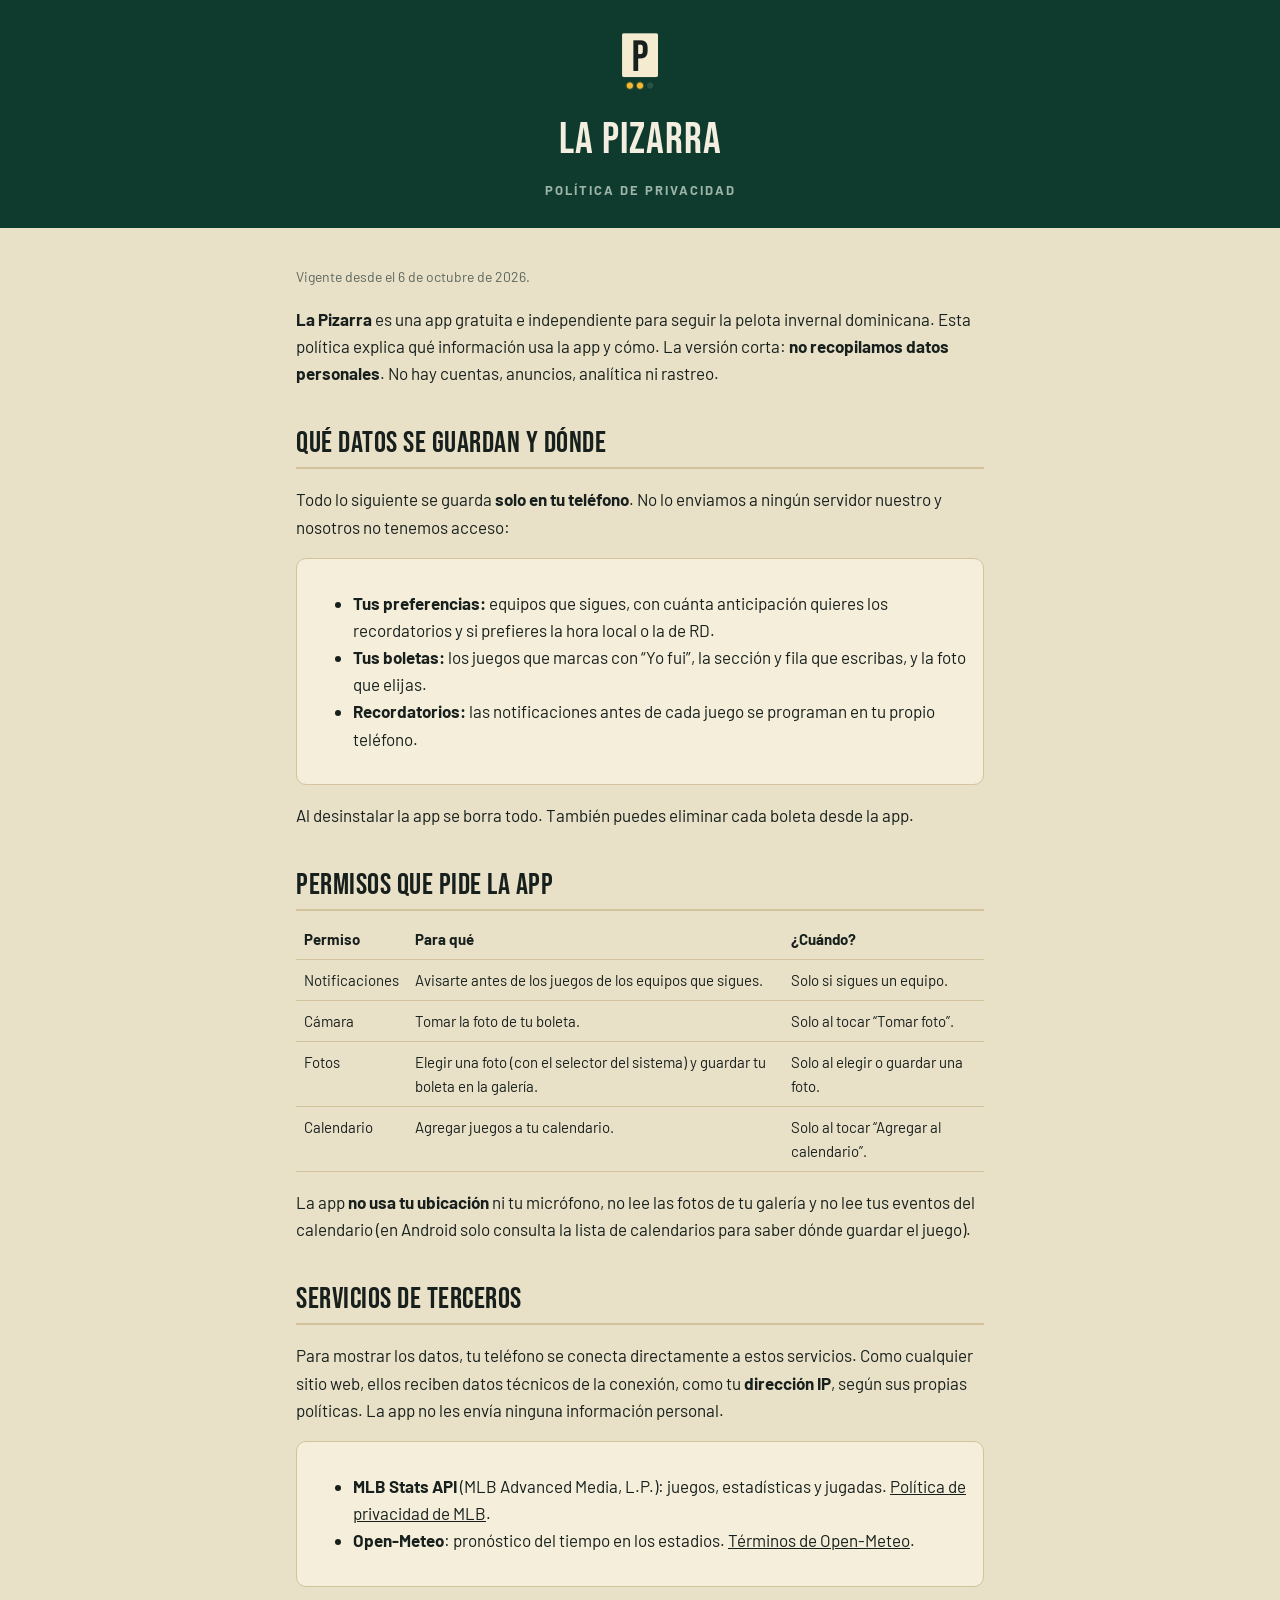
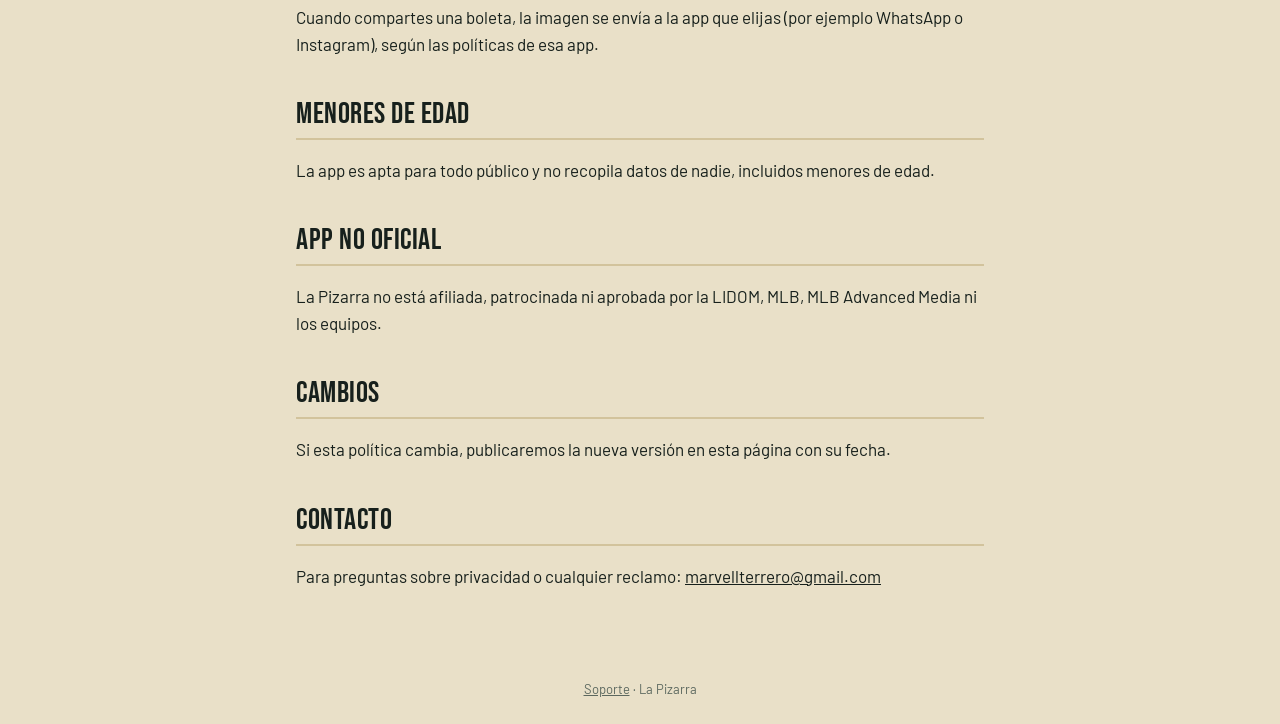
==== privacidad.html @ 80483626 "Política de privacidad y página de soporte de La Pizarra Co-Authored-By: Claude Opus 5.5 <noreply@an" ====
<!doctype html>
<html lang="es">
<head>
<meta charset="utf-8">
<meta name="viewport" content="width=device-width, initial-scale=1">
<title>Política de privacidad · La Pizarra</title>
<link rel="icon" href="favicon.png">
<link href="https://fonts.googleapis.com/css2?family=Bebas+Neue&family=Barlow:wght@500;700&display=swap" rel="stylesheet">
<link rel="stylesheet" href="style.css">
</head>
<body>
<header>
  <img src="mark.png" alt="">
  <h1>La Pizarra</h1>
  <p>Política de privacidad</p>
</header>
<main>
  <p class="small">Vigente desde el 6 de octubre de 2026.</p>

  <p><strong>La Pizarra</strong> es una app gratuita e independiente para seguir la pelota invernal dominicana. Esta política explica qué información usa la app y cómo. La versión corta: <strong>no recopilamos datos personales</strong>. No hay cuentas, anuncios, analítica ni rastreo.</p>

  <h2>Qué datos se guardan y dónde</h2>
  <p>Todo lo siguiente se guarda <strong>solo en tu teléfono</strong>. No lo enviamos a ningún servidor nuestro y nosotros no tenemos acceso:</p>
  <div class="card">
    <ul>
      <li><strong>Tus preferencias:</strong> equipos que sigues, con cuánta anticipación quieres los recordatorios y si prefieres la hora local o la de RD.</li>
      <li><strong>Tus boletas:</strong> los juegos que marcas con “Yo fui”, la sección y fila que escribas, y la foto que elijas.</li>
      <li><strong>Recordatorios:</strong> las notificaciones antes de cada juego se programan en tu propio teléfono.</li>
    </ul>
  </div>
  <p>Al desinstalar la app se borra todo. También puedes eliminar cada boleta desde la app.</p>

  <h2>Permisos que pide la app</h2>
  <table>
    <tr><th>Permiso</th><th>Para qué</th><th>¿Cuándo?</th></tr>
    <tr><td>Notificaciones</td><td>Avisarte antes de los juegos de los equipos que sigues.</td><td>Solo si sigues un equipo.</td></tr>
    <tr><td>Cámara</td><td>Tomar la foto de tu boleta.</td><td>Solo al tocar “Tomar foto”.</td></tr>
    <tr><td>Fotos</td><td>Elegir una foto (con el selector del sistema) y guardar tu boleta en la galería.</td><td>Solo al elegir o guardar una foto.</td></tr>
    <tr><td>Calendario</td><td>Agregar juegos a tu calendario.</td><td>Solo al tocar “Agregar al calendario”.</td></tr>
  </table>
  <p>La app <strong>no usa tu ubicación</strong> ni tu micrófono, no lee las fotos de tu galería y no lee tus eventos del calendario (en Android solo consulta la lista de calendarios para saber dónde guardar el juego).</p>

  <h2>Servicios de terceros</h2>
  <p>Para mostrar los datos, tu teléfono se conecta directamente a estos servicios. Como cualquier sitio web, ellos reciben datos técnicos de la conexión, como tu <strong>dirección IP</strong>, según sus propias políticas. La app no les envía ninguna información personal.</p>
  <div class="card">
    <ul>
      <li><strong>MLB Stats API</strong> (MLB Advanced Media, L.P.): juegos, estadísticas y jugadas. <a href="https://www.mlb.com/official-information/privacy-policy">Política de privacidad de MLB</a>.</li>
      <li><strong>Open-Meteo</strong>: pronóstico del tiempo en los estadios. <a href="https://open-meteo.com/en/terms">Términos de Open-Meteo</a>.</li>
    </ul>
  </div>
  <p>Cuando compartes una boleta, la imagen se envía a la app que elijas (por ejemplo WhatsApp o Instagram), según las políticas de esa app.</p>

  <h2>Menores de edad</h2>
  <p>La app es apta para todo público y no recopila datos de nadie, incluidos menores de edad.</p>

  <h2>App no oficial</h2>
  <p>La Pizarra no está afiliada, patrocinada ni aprobada por la LIDOM, MLB, MLB Advanced Media ni los equipos.</p>

  <h2>Cambios</h2>
  <p>Si esta política cambia, publicaremos la nueva versión en esta página con su fecha.</p>

  <h2>Contacto</h2>
  <p>Para preguntas sobre privacidad o cualquier reclamo: <a href="mailto:marvellterrero@gmail.com">marvellterrero@gmail.com</a></p>
</main>
<footer><a href="./">Soporte</a> · La Pizarra</footer>
</body>
</html>
---- style.css ----
:root { --board:#0F3B2E; --paper:#E9E0C8; --card:#F5EEDB; --ink:#17201C; --dim:#5C685F; --bulb:#F7B731; --line:#D2C39C; }
@media (prefers-color-scheme: dark) { :root { --paper:#071C16; --card:#0F2F25; --ink:#F3EEDF; --dim:#9DB5A8; --line:#1F4A3C; } }
* { box-sizing: border-box; }
body { margin: 0; background: var(--paper); color: var(--ink); font: 17px/1.6 "Barlow", system-ui, -apple-system, sans-serif; }
header { background: var(--board); color: #F3EEDF; padding: 28px 16px; text-align: center; }
header img { width: 64px; height: 64px; }
header h1 { font-family: "Bebas Neue", Impact, sans-serif; font-weight: 400; letter-spacing: 1px; font-size: 44px; margin: 6px 0 0; }
header p { margin: 4px 0 0; color: #9DB5A8; text-transform: uppercase; letter-spacing: 2px; font-size: 13px; font-weight: 700; }
main { max-width: 720px; margin: 0 auto; padding: 24px 16px 48px; }
h2 { font-family: "Bebas Neue", Impact, sans-serif; font-weight: 400; font-size: 30px; letter-spacing: .5px; margin: 32px 0 8px; border-bottom: 2px solid var(--line); }
.card { background: var(--card); border: 1px solid var(--line); border-radius: 10px; padding: 14px 16px; margin: 12px 0; }
a { color: inherit; }
.small { color: var(--dim); font-size: 14px; }
table { width: 100%; border-collapse: collapse; font-size: 15px; }
td, th { text-align: left; padding: 8px; border-bottom: 1px solid var(--line); vertical-align: top; }
footer { text-align: center; color: var(--dim); font-size: 13px; padding: 24px 16px; }
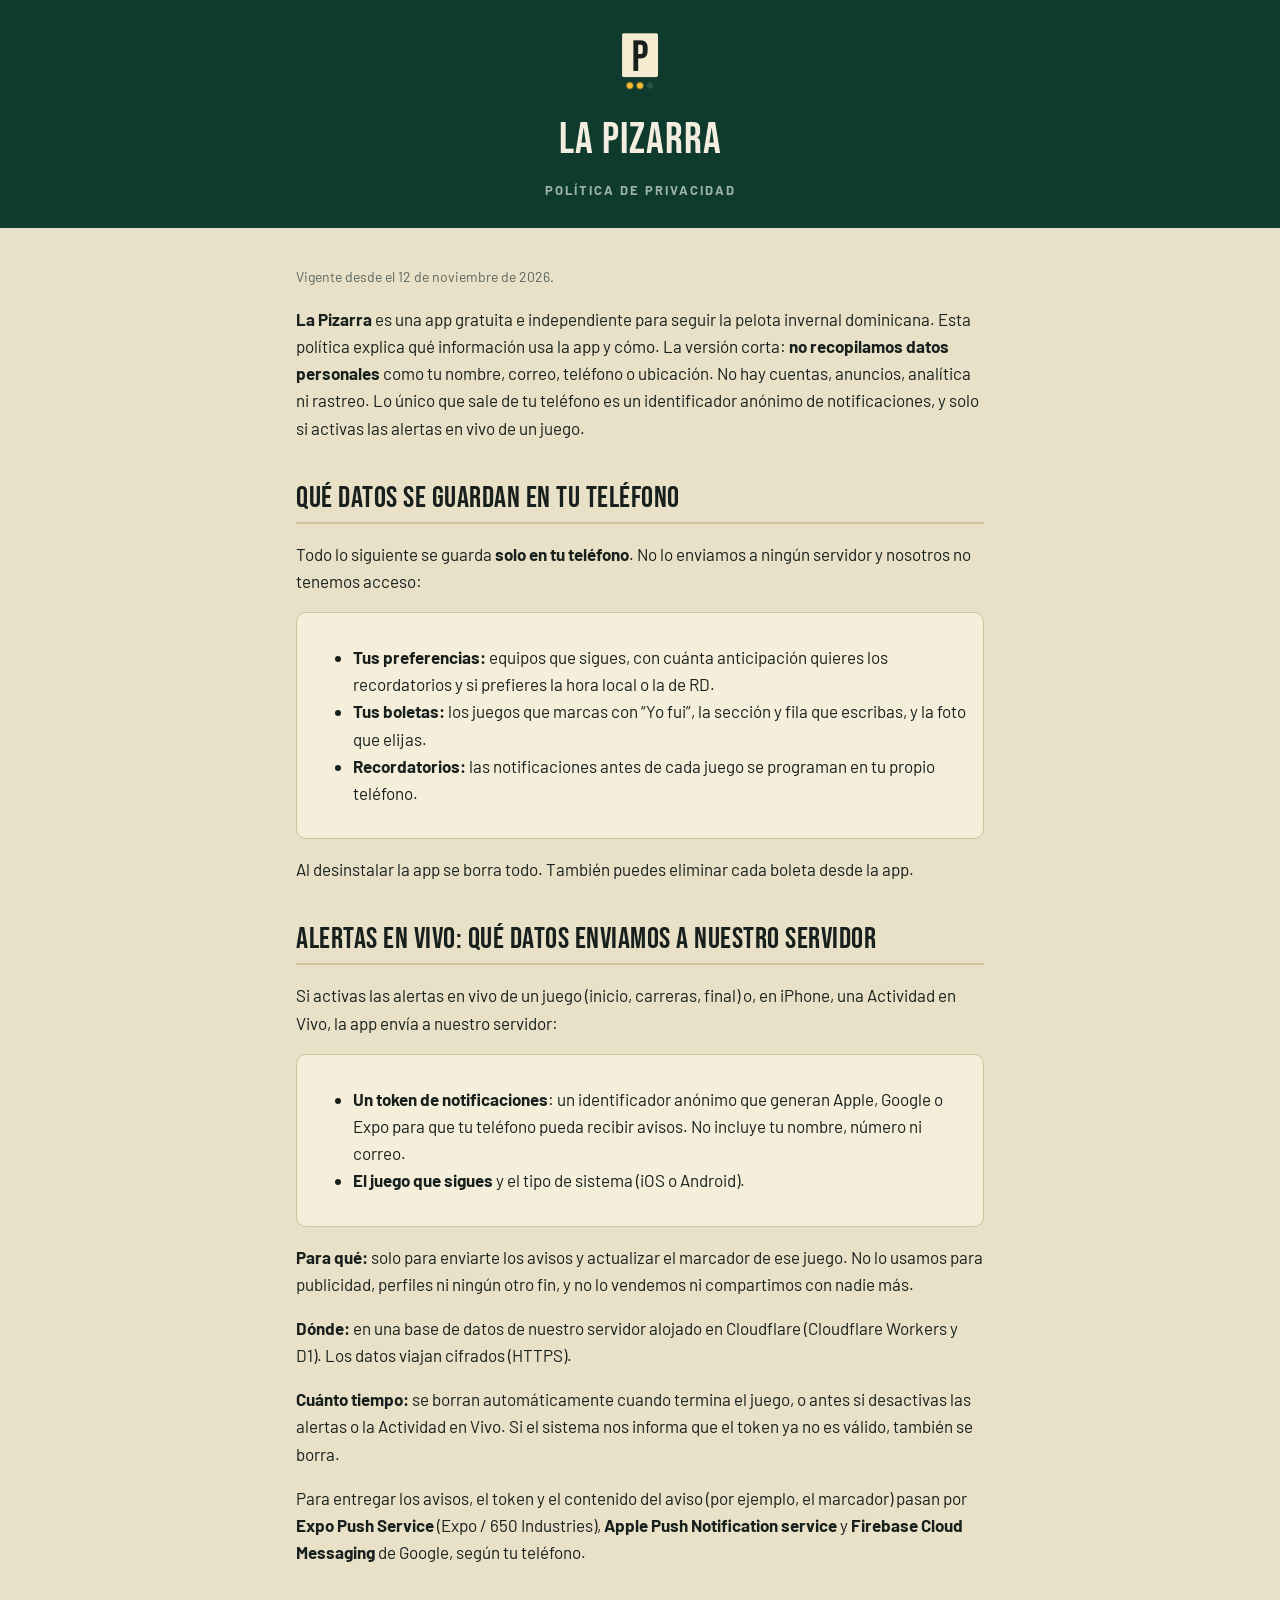
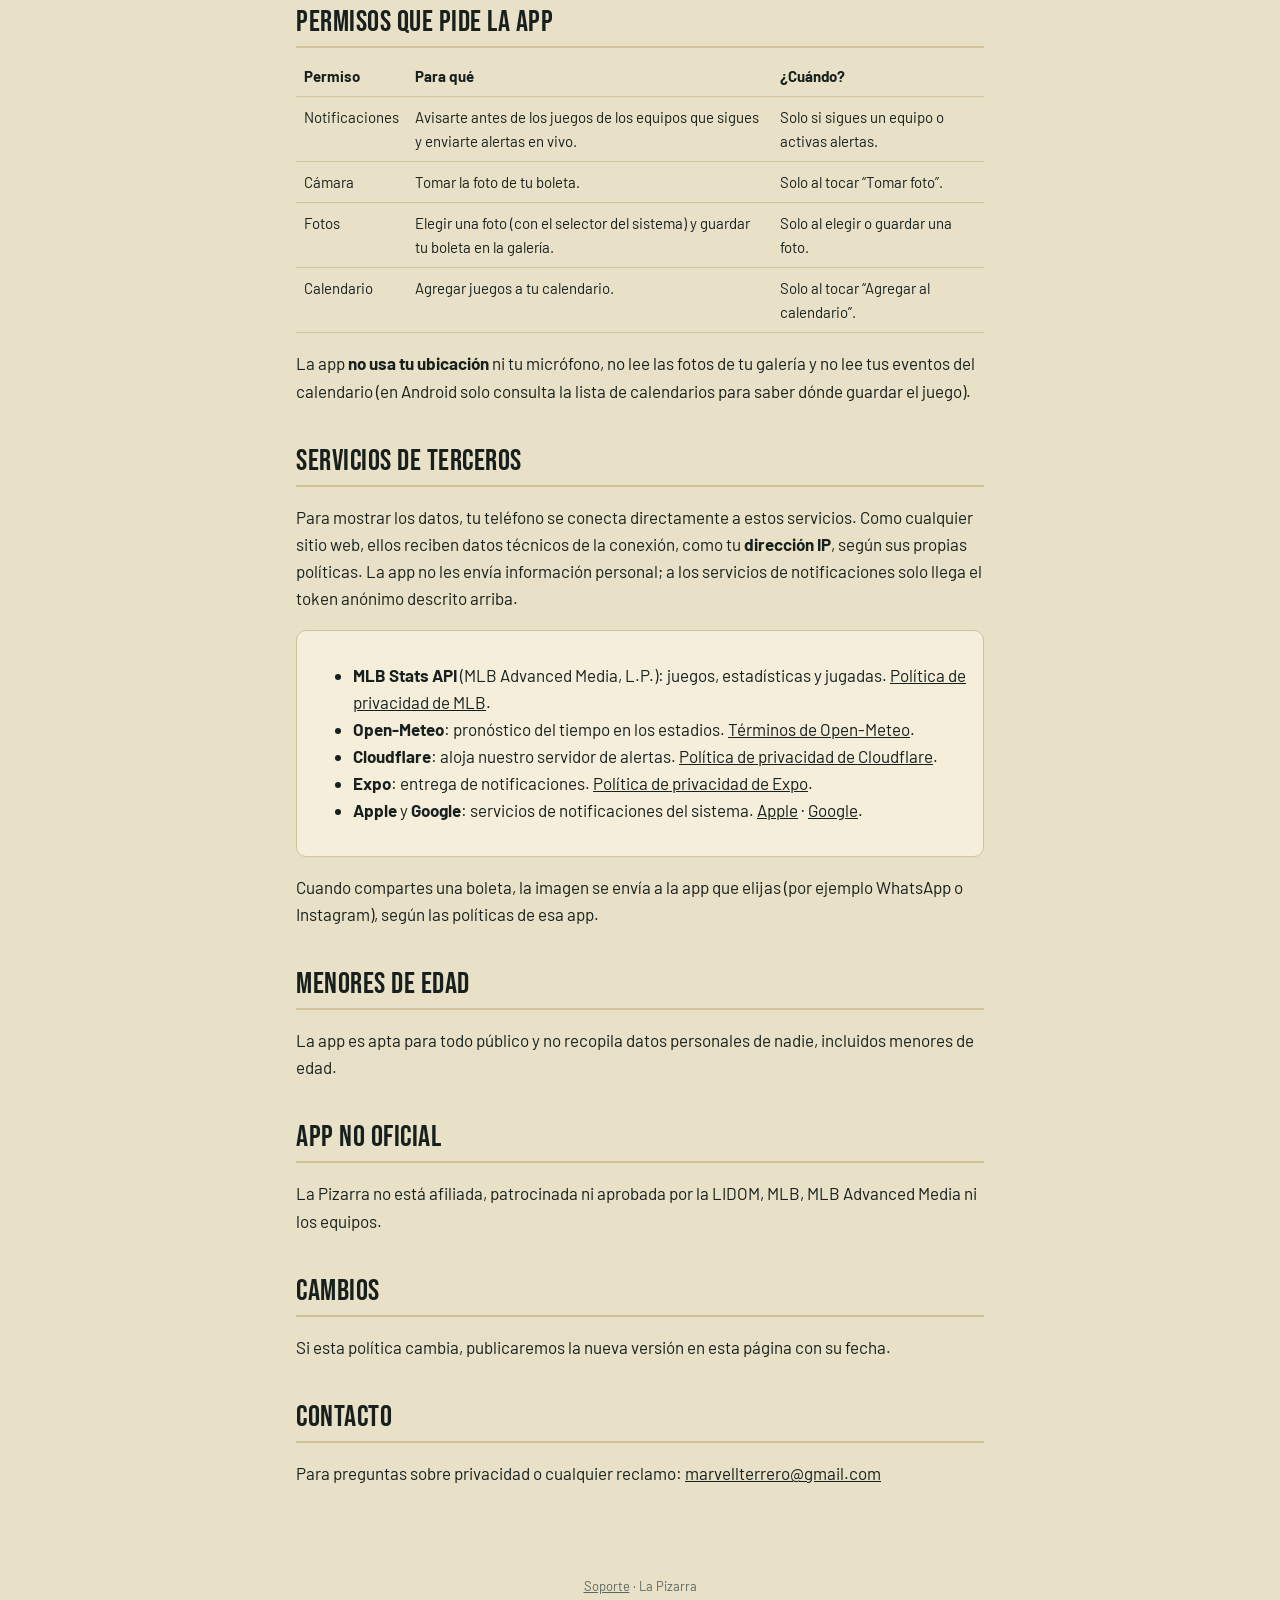
==== commit 4b1e6271: "Política de privacidad: alertas en vivo y servidor de notificaciones Co-Authored-By: Claude Opus 5.5" ====
--- a/privacidad.html
+++ b/privacidad.html
@@ -15,12 +15,12 @@
   <p>Política de privacidad</p>
 </header>
 <main>
-  <p class="small">Vigente desde el 6 de octubre de 2026.</p>
+  <p class="small">Vigente desde el 12 de noviembre de 2026.</p>
 
-  <p><strong>La Pizarra</strong> es una app gratuita e independiente para seguir la pelota invernal dominicana. Esta política explica qué información usa la app y cómo. La versión corta: <strong>no recopilamos datos personales</strong>. No hay cuentas, anuncios, analítica ni rastreo.</p>
+  <p><strong>La Pizarra</strong> es una app gratuita e independiente para seguir la pelota invernal dominicana. Esta política explica qué información usa la app y cómo. La versión corta: <strong>no recopilamos datos personales</strong> como tu nombre, correo, teléfono o ubicación. No hay cuentas, anuncios, analítica ni rastreo. Lo único que sale de tu teléfono es un identificador anónimo de notificaciones, y solo si activas las alertas en vivo de un juego.</p>
 
-  <h2>Qué datos se guardan y dónde</h2>
-  <p>Todo lo siguiente se guarda <strong>solo en tu teléfono</strong>. No lo enviamos a ningún servidor nuestro y nosotros no tenemos acceso:</p>
+  <h2>Qué datos se guardan en tu teléfono</h2>
+  <p>Todo lo siguiente se guarda <strong>solo en tu teléfono</strong>. No lo enviamos a ningún servidor y nosotros no tenemos acceso:</p>
   <div class="card">
     <ul>
       <li><strong>Tus preferencias:</strong> equipos que sigues, con cuánta anticipación quieres los recordatorios y si prefieres la hora local o la de RD.</li>
@@ -30,10 +30,23 @@
   </div>
   <p>Al desinstalar la app se borra todo. También puedes eliminar cada boleta desde la app.</p>
 
+  <h2>Alertas en vivo: qué datos enviamos a nuestro servidor</h2>
+  <p>Si activas las alertas en vivo de un juego (inicio, carreras, final) o, en iPhone, una Actividad en Vivo, la app envía a nuestro servidor:</p>
+  <div class="card">
+    <ul>
+      <li><strong>Un token de notificaciones</strong>: un identificador anónimo que generan Apple, Google o Expo para que tu teléfono pueda recibir avisos. No incluye tu nombre, número ni correo.</li>
+      <li><strong>El juego que sigues</strong> y el tipo de sistema (iOS o Android).</li>
+    </ul>
+  </div>
+  <p><strong>Para qué:</strong> solo para enviarte los avisos y actualizar el marcador de ese juego. No lo usamos para publicidad, perfiles ni ningún otro fin, y no lo vendemos ni compartimos con nadie más.</p>
+  <p><strong>Dónde:</strong> en una base de datos de nuestro servidor alojado en Cloudflare (Cloudflare Workers y D1). Los datos viajan cifrados (HTTPS).</p>
+  <p><strong>Cuánto tiempo:</strong> se borran automáticamente cuando termina el juego, o antes si desactivas las alertas o la Actividad en Vivo. Si el sistema nos informa que el token ya no es válido, también se borra.</p>
+  <p>Para entregar los avisos, el token y el contenido del aviso (por ejemplo, el marcador) pasan por <strong>Expo Push Service</strong> (Expo / 650 Industries), <strong>Apple Push Notification service</strong> y <strong>Firebase Cloud Messaging</strong> de Google, según tu teléfono.</p>
+
   <h2>Permisos que pide la app</h2>
   <table>
     <tr><th>Permiso</th><th>Para qué</th><th>¿Cuándo?</th></tr>
-    <tr><td>Notificaciones</td><td>Avisarte antes de los juegos de los equipos que sigues.</td><td>Solo si sigues un equipo.</td></tr>
+    <tr><td>Notificaciones</td><td>Avisarte antes de los juegos de los equipos que sigues y enviarte alertas en vivo.</td><td>Solo si sigues un equipo o activas alertas.</td></tr>
     <tr><td>Cámara</td><td>Tomar la foto de tu boleta.</td><td>Solo al tocar “Tomar foto”.</td></tr>
     <tr><td>Fotos</td><td>Elegir una foto (con el selector del sistema) y guardar tu boleta en la galería.</td><td>Solo al elegir o guardar una foto.</td></tr>
     <tr><td>Calendario</td><td>Agregar juegos a tu calendario.</td><td>Solo al tocar “Agregar al calendario”.</td></tr>
@@ -41,17 +54,20 @@
   <p>La app <strong>no usa tu ubicación</strong> ni tu micrófono, no lee las fotos de tu galería y no lee tus eventos del calendario (en Android solo consulta la lista de calendarios para saber dónde guardar el juego).</p>
 
   <h2>Servicios de terceros</h2>
-  <p>Para mostrar los datos, tu teléfono se conecta directamente a estos servicios. Como cualquier sitio web, ellos reciben datos técnicos de la conexión, como tu <strong>dirección IP</strong>, según sus propias políticas. La app no les envía ninguna información personal.</p>
+  <p>Para mostrar los datos, tu teléfono se conecta directamente a estos servicios. Como cualquier sitio web, ellos reciben datos técnicos de la conexión, como tu <strong>dirección IP</strong>, según sus propias políticas. La app no les envía información personal; a los servicios de notificaciones solo llega el token anónimo descrito arriba.</p>
   <div class="card">
     <ul>
       <li><strong>MLB Stats API</strong> (MLB Advanced Media, L.P.): juegos, estadísticas y jugadas. <a href="https://www.mlb.com/official-information/privacy-policy">Política de privacidad de MLB</a>.</li>
       <li><strong>Open-Meteo</strong>: pronóstico del tiempo en los estadios. <a href="https://open-meteo.com/en/terms">Términos de Open-Meteo</a>.</li>
+      <li><strong>Cloudflare</strong>: aloja nuestro servidor de alertas. <a href="https://www.cloudflare.com/privacypolicy/">Política de privacidad de Cloudflare</a>.</li>
+      <li><strong>Expo</strong>: entrega de notificaciones. <a href="https://expo.dev/privacy">Política de privacidad de Expo</a>.</li>
+      <li><strong>Apple</strong> y <strong>Google</strong>: servicios de notificaciones del sistema. <a href="https://www.apple.com/legal/privacy/">Apple</a> · <a href="https://policies.google.com/privacy">Google</a>.</li>
     </ul>
   </div>
   <p>Cuando compartes una boleta, la imagen se envía a la app que elijas (por ejemplo WhatsApp o Instagram), según las políticas de esa app.</p>
 
   <h2>Menores de edad</h2>
-  <p>La app es apta para todo público y no recopila datos de nadie, incluidos menores de edad.</p>
+  <p>La app es apta para todo público y no recopila datos personales de nadie, incluidos menores de edad.</p>
 
   <h2>App no oficial</h2>
   <p>La Pizarra no está afiliada, patrocinada ni aprobada por la LIDOM, MLB, MLB Advanced Media ni los equipos.</p>
